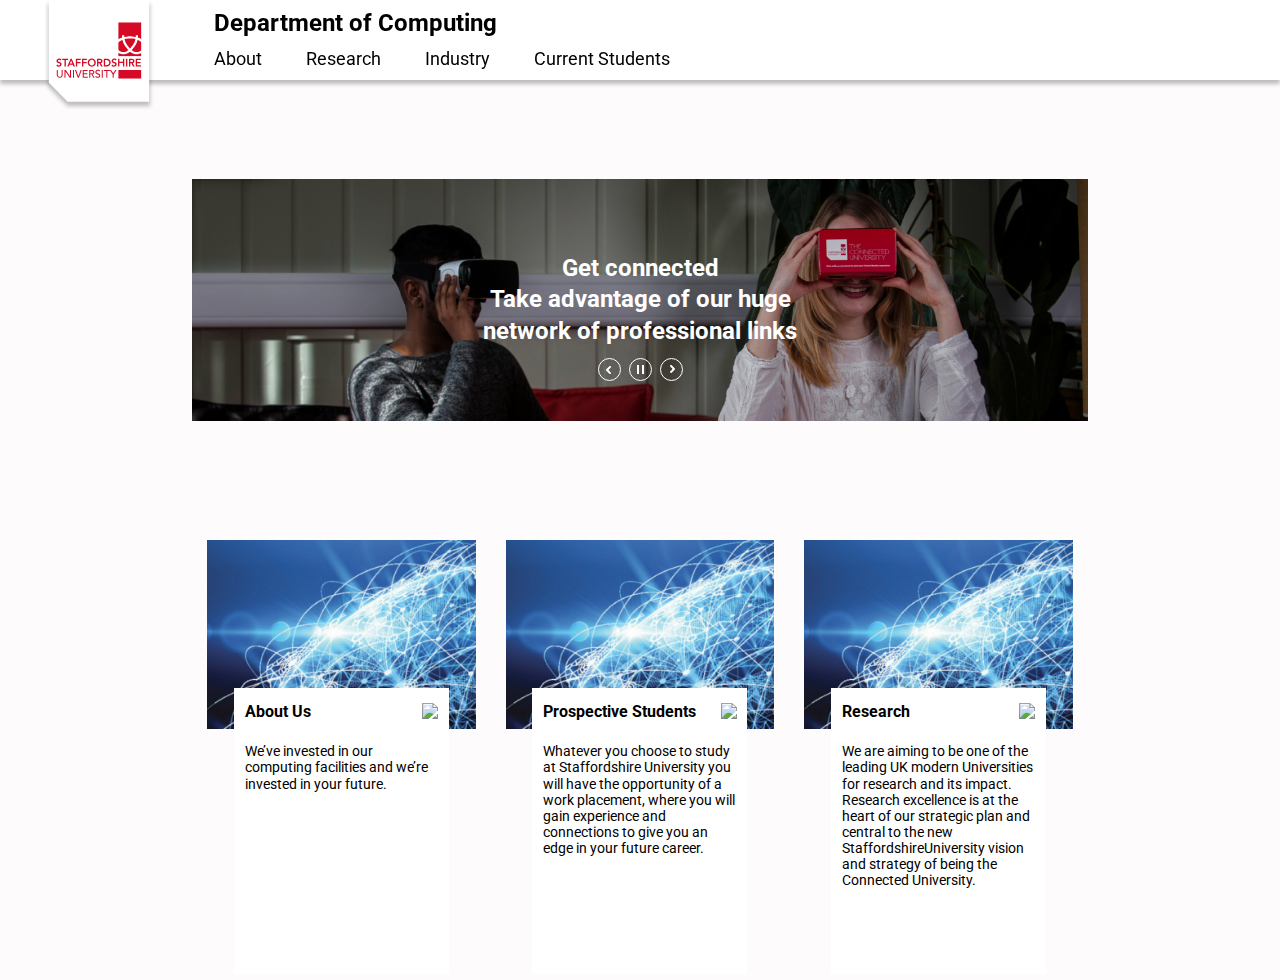
==== index.html @ 85a35e6f "Index Page" ====
<!DOCTYPE>
<html>
    <head>
        <meta charset="utf-8">
        <meta http-equiv="X-UA-Compatile" content="IE=edge">
        <meta name="viewport" content="width=device-width, initial-scale=1">
        <link rel="stylesheet" type="text/css" media="screen" href="docwebsite/styles/normalize.css">
        <link rel="stylesheet" type="text/css" media="screen" href="docwebsite/styles/index.css">
        <link href="https://fonts.googleapis.com/css?family=Roboto:300,400,700" rel="stylesheet">
        <script src="docwebsite/scripts/carousel.js"></script>
    </head>
    <body>
        <div id="navigation">
            <img id="staffsLogo" src="docwebsite/assets/StaffsRedWhiteLogo.svg" alt="Staffordshire University Red White Logo">
            <div id="navBody">
                <div class="navHeading">Department of Computing</div>
                <div id="navLinks">
                    <a href="docwebsite/html/about.html">About</a>
                    <a href="">Research</a>
                    <a href="">Industry</a>
                    <a href="">Current Students</a>
                </div>
            </div>
        </div>
        <div id="contentBody">
            <div id="carousel">
                <a href="">
                    <img class="coverImage" src="docwebsite/assets/cover1.png" alt="cover imager">
                </a>
                <img class="mobileCover" src="docwebsite/assets/mobileCover.png">
                <h1>Get connected</br>Take advantage of our huge</br>network of professional links</h1>
                <a class="carouselNav" href=""><img class="carouselButtons" src="docwebsite/assets/carouselButtons.svg" alt="carousel Buttons"></a>
            </div>
            <div id="thumbnailLinks">
                <div class="thumbnail">
                    <a class="thumbnailImg" href=""><img src="docwebsite/assets/thumbnail.png"></a>
                    <div class="thumbnailBody">
                        <div class="thumbnailTitle">
                                <a href="">About Us</a>
                                <a href=""><img src="docwebsite/assets/arrowRight.svg"></a>
                        </div>
                        
                        <div class="thumbnailContent">We’ve invested in our computing facilities and we’re invested in your future.</div>
                    </div>
                </div>
                <div class="thumbnail">
                    <a class="thumbnailImg" href=""><img src="docwebsite/assets/thumbnail.png"></a>
                    <div class="thumbnailBody">
                        <div class="thumbnailTitle">
                                <a href="">Prospective Students</a>
                                <a href=""><img src="docwebsite/assets/arrowRight.svg"></a>
                        </div>
                        <div class="thumbnailContent">Whatever you choose to study at Staffordshire University 
                            you will have the opportunity of a work placement, 
                            where you will gain experience and connections to 
                            give you an edge in your future career.
                        </div>
                    </div>
                </div>
                <div class="thumbnail">
                    <a class="thumbnailImg" href=""><img src="docwebsite/assets/thumbnail.png"></a>
                    <div class="thumbnailBody">
                        <div class="thumbnailTitle">
                                <a href="">Research</a>
                                <a href=""><img src="docwebsite/assets/arrowRight.svg"></a>
                        </div>
                        <div class="thumbnailContent">We are aiming to be one of the leading 
                            UK modern Universities for research and its impact. 
                            Research excellence is at the heart of our strategic plan and 
                            central to the new StaffordshireUniversity vision and strategy 
                            of being the Connected University.
                        </div>
                    </div> 
                </div>
            </div>
        </div>      
    </body>

</html>
---- docwebsite/styles/index.css ----
html, body {
    font-family: 'Roboto', sans-serif;
    margin: 0;
    padding: 0;
    border: 0;
    vertical-align: baseline;
    background-color: #FDFBFB;
}
a {
    text-decoration-line: none;
    text-decoration-style: none;
    text-decoration-color: none;
}
body {
    display: flex;
    margin: 0;
    padding: 0;
    left: 0;
    flex-direction: column;
}

/* Navigation */

#navigation {
    height: 80px; 
    background-color: white;
    margin: 0;
    width: 100vw;
    display: flex;
    flex-direction: row;
    box-shadow: 0px 4px 4px rgba(0, 0, 0, 0.25);
    position: fixed;
    z-index: 1000;    
}
#staffsLogo {
    width: 110px;
    height: 111px;
    margin-left: 44px;
    margin-top: 0;
    
    
}
#navBody {
    margin-left: 60px;
    flex-direction: column;
    align-self: center;
}
.navHeading {
    font-size: 24px;
    font-weight: 700;
    margin-bottom: 12px;
}
#navLinks a{
    font-weight: 400;
    font-size: 18px;
    text-decoration-style: none;
    text-decoration-line: none;
    color: black;
    margin-right: 40px;
}

/*  Content Body */

#contentBody {
    display: flex;
    height: 100%;
    flex-direction: column;
    /* /* border: 1px solid black; */
    margin-top: 80px;
    margin-left: auto;
    margin-right: auto;
    width: 70vw;
    position: relative;
    z-index: 999;
}
#carousel {
    display: flex;
    margin: auto;
    /* border: 1px solid black; */
    position: relative;
    text-align: center;
    justify-content: center;
}
.coverImage {
    height: 100%;
    width: 70vw;
}
.mobileCover {
    display: none;
}
h1 {
    line-height: 1.3;
    font-weight: 700;
    font-size: 24px;
    color: white;
    position: absolute;
    align-self: center;
    
}
.carouselNav {
    position: absolute;
    align-self: flex-end;
    margin-bottom: 40px;
}

#thumbnailLinks {
    margin-top: 20px;
    display: flex;
    justify-content: center;
}
.thumbnail {
    display: flex;
    flex-direction: column;
    height: 440px;
    width: 30%;
    margin-left: auto;
    margin-right: auto;
    /* border: 1px solid black; */
}
.thumbnailImg img{
    align-self: flex-start;
    max-width: 100%;
}
.thumbnailBody {
    display: flex;
    flex-direction: column;
    margin-top: -15%;
    height: 65%;
    width: 80%;
    background-color: white;
    align-self: center;
    /* border: 1px solid black; */
}
.thumbnailTitle {
    display: flex;
    text-decoration-color: black;
    justify-content: space-between;
    padding-top: 7%;
    padding-right: 5%;
    padding-left: 5%;
}
.thumbnailTitle a{
    font-weight: 700;
    font-size: 16px;
    color: black;
    margin: 0;
}
.thumbnailTitle a img {
    align-self: flex-end;
}
.thumbnailContent {
    font-size: 14px;
    margin-top: 10%;
    margin-left: 5%;
    margin-right: 5%;
}

@media all and (max-width: 1200px) {
    .carouselNav{
        margin-bottom: 30px;
    }
    #contentBody{width:80vw;}
    .coverImage{width: 80vw;}
}
@media all and (max-width: 1063px) {
    .carouselNav{margin-bottom: 20px;}
}
@media all and (max-width: 950px) {
    #contentBody{width: 100vw;}
    .coverImage{width: 100vw;}
}
@media all and (max-width: 720px) {
    #staffsLogo{margin-left: 5px}
}
@media all and (max-width: 680px) {
    #navigation {height: auto; background-color: rgba(255, 255, 255, 0.1); text-align: center; justify-content: space-between;}
    #navLinks {display: flex; flex-direction: column; text-align: right; margin-right: 10px; margin-bottom: 5px;}
    #navLinks a {color: white; margin:0; font-size: 16px;}
    .navHeading {color: white; font-size: 20px; text-align: right; margin-right: 10px; margin-bottom: 5px;}
    .coverImage {display: none;}
    #contentBody {margin-top: 0;}
    #carousel {margin:0;}
    .mobileCover {display: flex; width: 100vw; margin:0;}
    h1 {font-size: 24px;}
    .carouselNav{margin-bottom: 70px;}
    #thumbnailLinks{flex-direction: column; margin-top:0;}
    .thumbnail{width: 100vw; margin-bottom: 10px;}
}
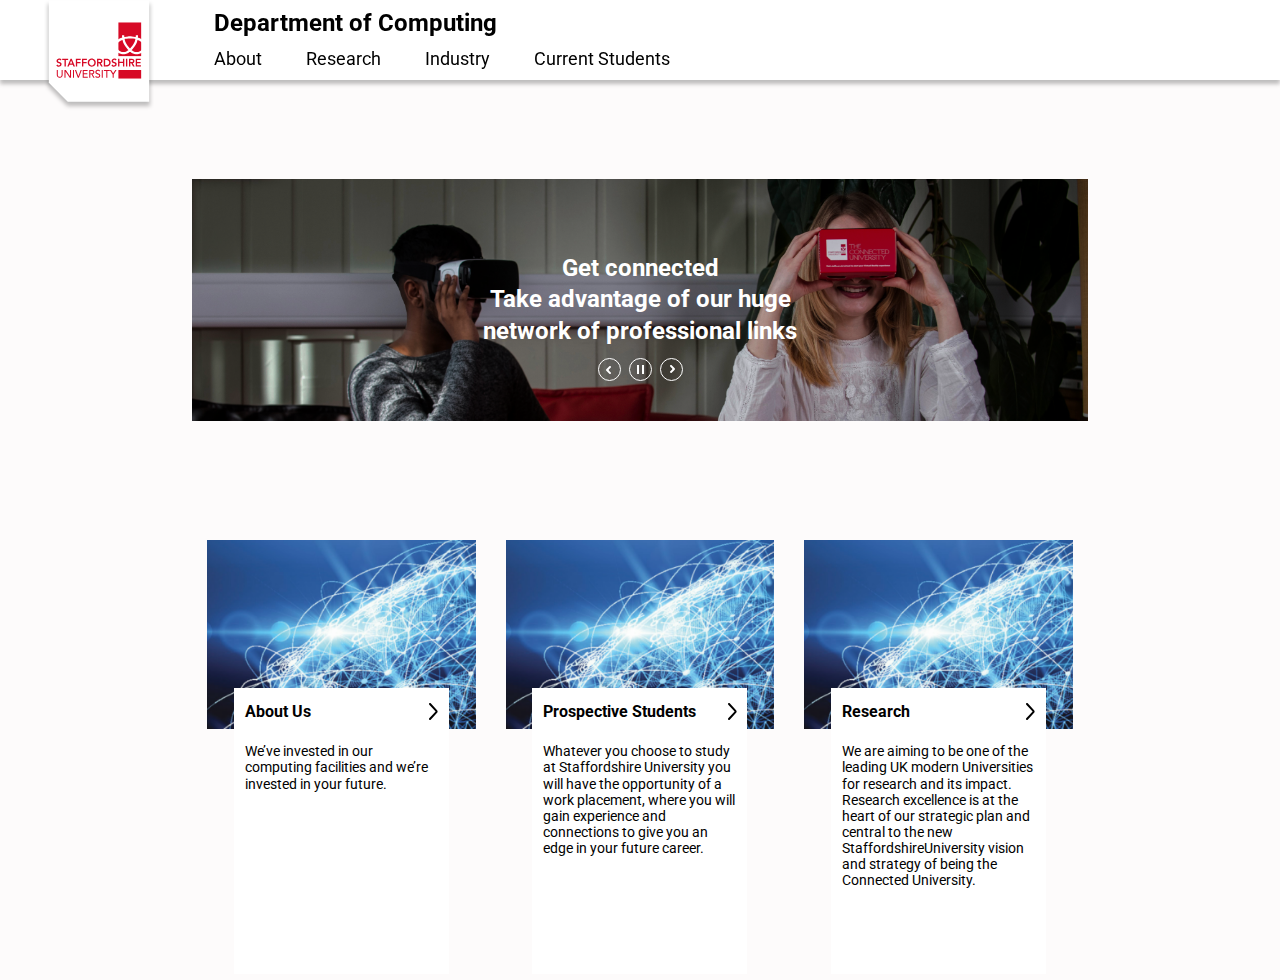
==== commit 262d5dd5: "ArrowRight" ====
--- a/index.html
+++ b/index.html
@@ -11,7 +11,7 @@
     </head>
     <body>
         <div id="navigation">
-            <img id="staffsLogo" src="docwebsite/assets/StaffsRedWhiteLogo.svg" alt="Staffordshire University Red White Logo">
+            <a><img id="staffsLogo" src="docwebsite/assets/StaffsRedWhiteLogo.svg" alt="Staffordshire University Red White Logo"></a>
             <div id="navBody">
                 <div class="navHeading">Department of Computing</div>
                 <div id="navLinks">
@@ -37,7 +37,7 @@
                     <div class="thumbnailBody">
                         <div class="thumbnailTitle">
                                 <a href="">About Us</a>
-                                <a href=""><img src="docwebsite/assets/arrowRight.svg"></a>
+                                <a href=""><img src="docwebsite/assets/ArrowRight.svg"></a>
                         </div>
                         
                         <div class="thumbnailContent">We’ve invested in our computing facilities and we’re invested in your future.</div>
@@ -48,7 +48,7 @@
                     <div class="thumbnailBody">
                         <div class="thumbnailTitle">
                                 <a href="">Prospective Students</a>
-                                <a href=""><img src="docwebsite/assets/arrowRight.svg"></a>
+                                <a href=""><img src="docwebsite/assets/ArrowRight.svg"></a>
                         </div>
                         <div class="thumbnailContent">Whatever you choose to study at Staffordshire University 
                             you will have the opportunity of a work placement, 
@@ -62,7 +62,7 @@
                     <div class="thumbnailBody">
                         <div class="thumbnailTitle">
                                 <a href="">Research</a>
-                                <a href=""><img src="docwebsite/assets/arrowRight.svg"></a>
+                                <a href=""><img src="docwebsite/assets/ArrowRight.svg"></a>
                         </div>
                         <div class="thumbnailContent">We are aiming to be one of the leading 
                             UK modern Universities for research and its impact. 
